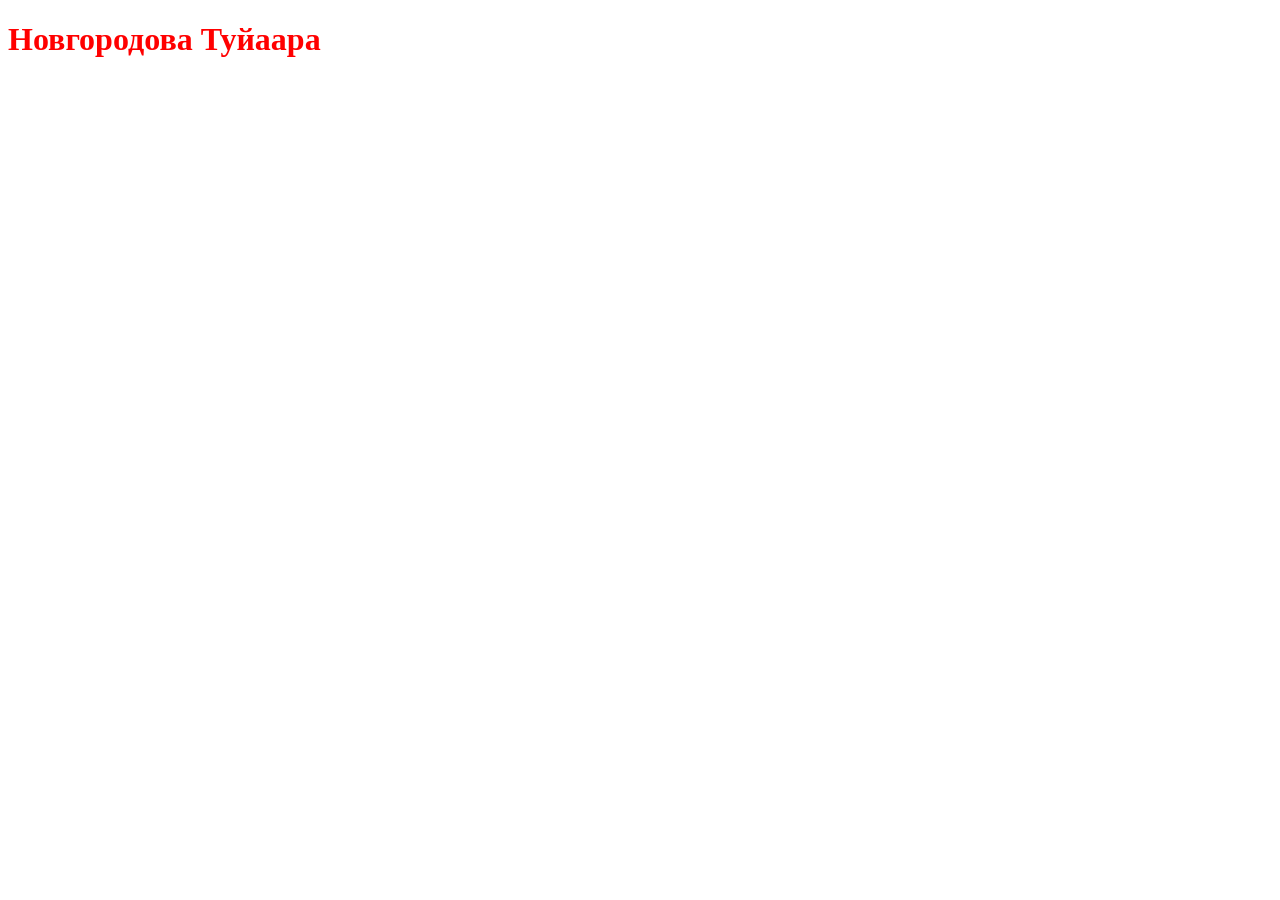
==== index.html @ 3d6fddab "feat: add readme link" ====
<!DOCTYPE html>
<html lang="en">

<head>
    <meta charset="UTF-8">
    <meta name="viewport" content="width=device-width, initial-scale=1.0">
    <title>CV turaacha</title>
    <link rel="stylesheet" href="./style.css" />
</head>

<body>
    <h1>Новгородова Туйаара</h1>
</body>

</html>
---- style.css ----
h1 {
    font-family: 'Times New Roman', Times, serif;
    color: red;
}
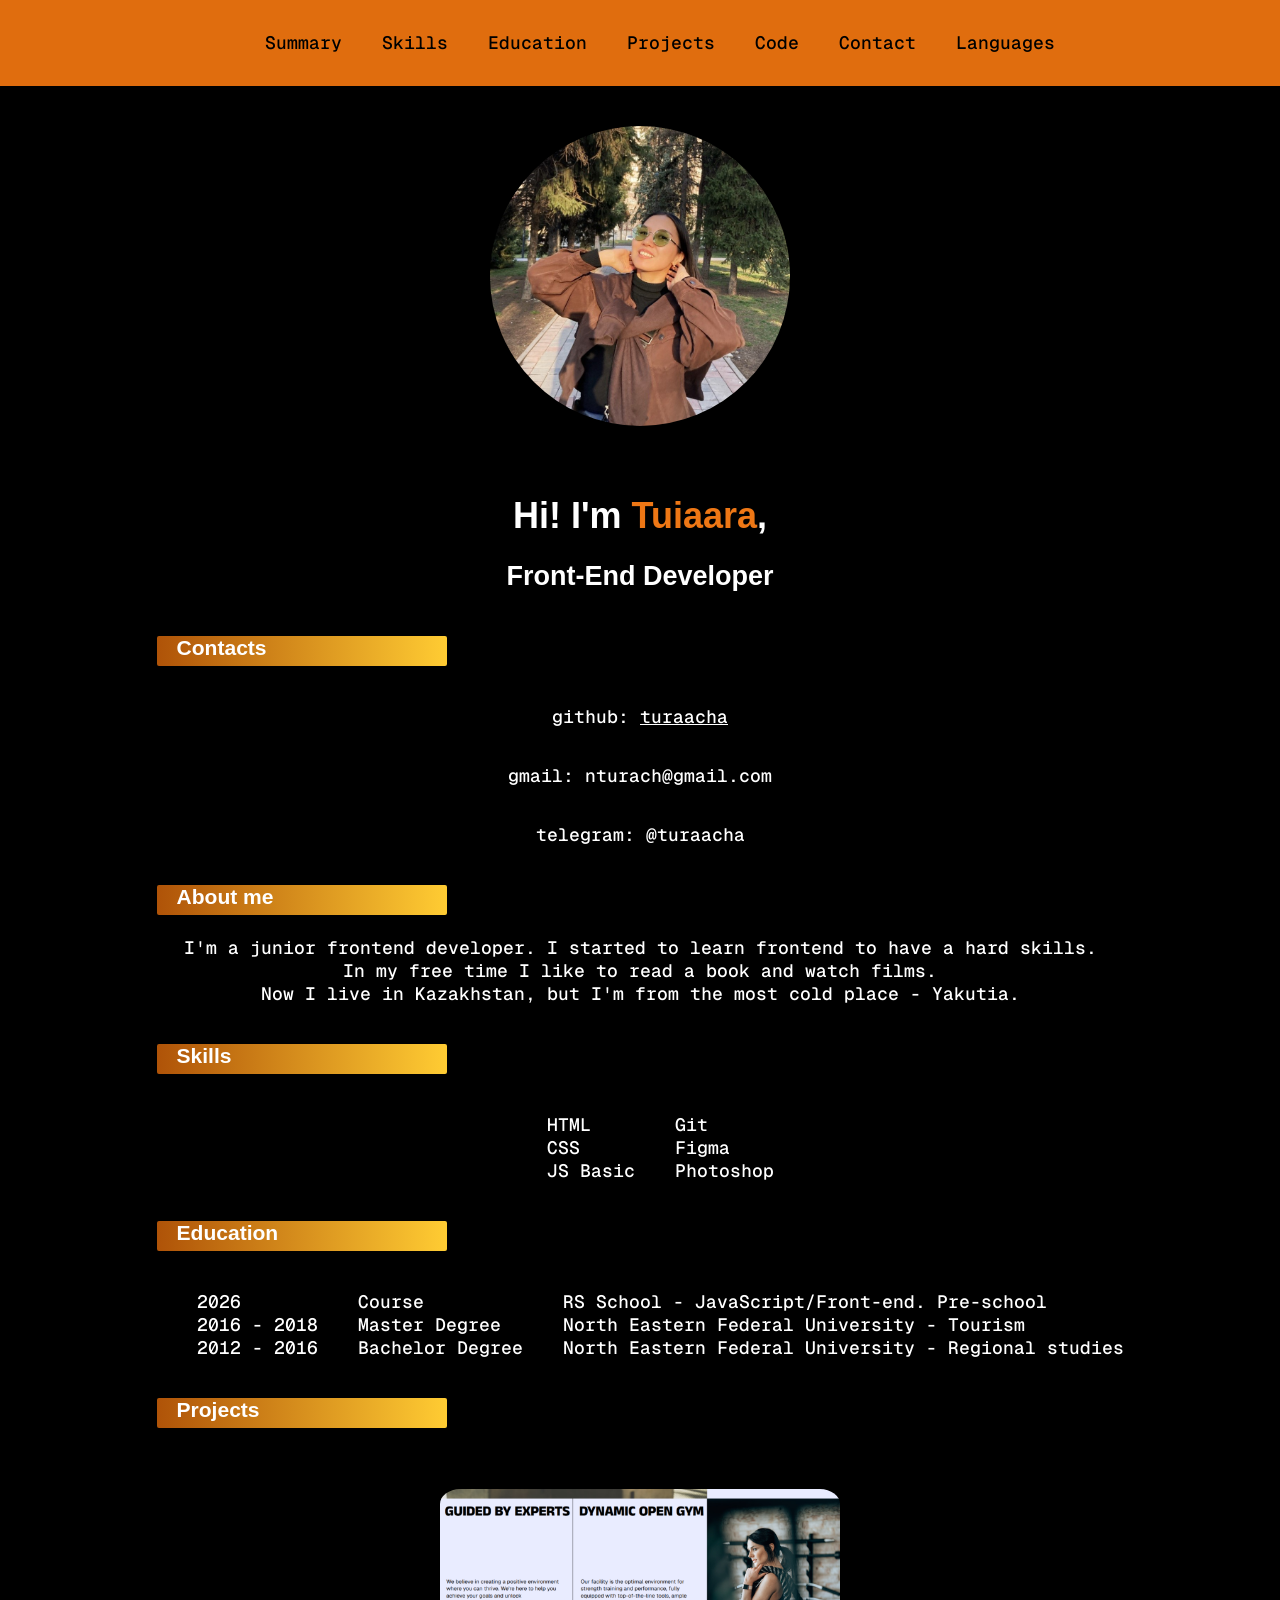
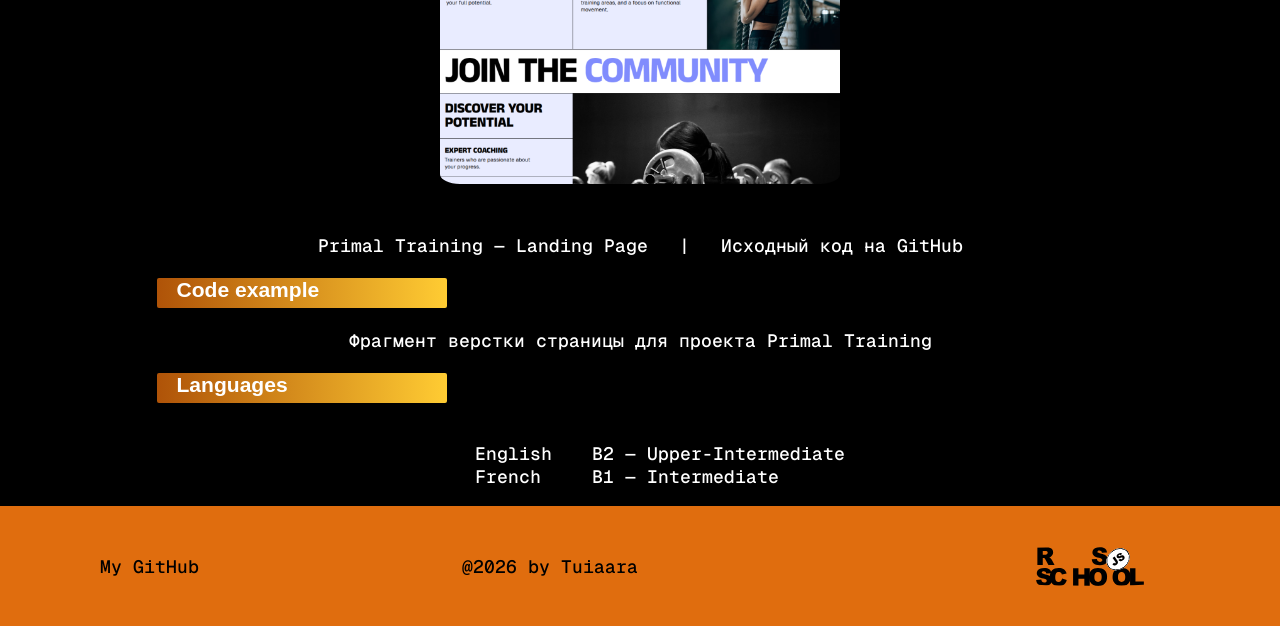
==== commit b1aff91d: "fix: fix headings" ====
--- a/index.html
+++ b/index.html
@@ -4,12 +4,135 @@
 <head>
     <meta charset="UTF-8">
     <meta name="viewport" content="width=device-width, initial-scale=1.0">
-    <title>CV turaacha</title>
-    <link rel="stylesheet" href="./style.css" />
+    <title>CV</title>
+    <link rel="stylesheet" href="./style.css">
+    <link rel="icon" href="./assets/svg/sticky-notes_7190893.ico">
+    <link rel="preconnect" href="https://fonts.googleapis.com">
+    <link rel="preconnect" href="https://fonts.gstatic.com" crossorigin>
+    <link
+        href="https://fonts.googleapis.com/css2?family=Geist+Mono:wght@100..900&family=Instrument+Sans:ital,wght@0,400..700;1,400..700&display=swap"
+        rel="stylesheet">
 </head>
 
 <body>
-    <h1>Новгородова Туйаара</h1>
+    <header class="container">
+        <nav class="nav">
+            <ul class="nav-list">
+                <li class="nav-item"><a href="#summary" class="nav-link">Summary</a></li>
+                <li class="nav-item"><a href="#skills" class="nav-link">Skills</a></li>
+                <li class="nav-item"><a href="#education" class="nav-link">Education</a></li>
+                <li class="nav-item"><a href="#projects" class="nav-link">Projects</a></li>
+                <li class="nav-item"><a href="#code" class="nav-link">Code</a></li>
+                <li class="nav-item"><a href="#contact" class="nav-link">Contact</a></li>
+                <li class="nav-item"><a href="#languages" class="nav-link">Languages</a></li>
+            </ul>
+        </nav>
+    </header>
+    <main class="container">
+        <div class="avatar">
+            <img src="./assets/img/ava.jpg" alt="Avatar">
+        </div>
+        <div class="name_info">
+            <h1>Hi! I'm <span class="name-highlight">Tuiaara</span>,</h1>
+            <h2>Front-End Developer</h2>
+        </div>
+        <section id="contact">
+            <h3>Contacts</h3>
+            <div class="contacts">
+                <p>github: <a href="https://github.com/turaacha" class="github_link">turaacha</a></p>
+                <p>gmail: nturach@gmail.com</p>
+                <p>telegram: @turaacha</p>
+            </div>
+        </section>
+
+        <section id="summary">
+            <h3>About me</h3>
+            <p>I'm a junior frontend developer. I started to learn frontend to have a hard skills.<br>
+                In my free time I like to read a book and watch films. <br>
+                Now I live in Kazakhstan, but I'm from the most cold place - Yakutia. </p>
+        </section>
+
+        <section id="skills">
+            <h3>Skills</h3>
+            <div class="skills">
+                <ul>
+                    <li>HTML</li>
+                    <li>CSS</li>
+                    <li>JS Basic</li>
+                </ul>
+                <ul>
+                    <li>Git</li>
+                    <li>Figma</li>
+                    <li>Photoshop</li>
+                </ul>
+            </div>
+        </section>
+
+        <section id="education">
+            <h3>Education</h3>
+            <div class="education_year">
+                <ul>
+                    <li>2026</li>
+                    <li>2016 - 2018</li>
+                    <li>2012 - 2016</li>
+                </ul>
+                <ul>
+                    <li>Course</li>
+                    <li>Master Degree</li>
+                    <li>Bachelor Degree</li>
+                </ul>
+                <ul>
+                    <li>RS School - JavaScript/Front-end. Pre-school</li>
+                    <li>North Eastern Federal University - Tourism</li>
+                    <li>North Eastern Federal University - Regional studies</li>
+                </ul>
+            </div>
+        </section>
+
+        <section id="projects">
+            <h3>Projects</h3>
+            <div class="project-item">
+                <img src="./assets/img/project_skrin.png" class="project_img" alt="project_skrin">
+                <div class="projectLinks">
+                    <a href="https://turaacha.github.io/fitness-landing-page/" target="_blank"
+                        class="project_links">Primal Training — Landing Page</a> |
+                    <a href="https://github.com/turaacha/fitness-landing-page" target="_blank"
+                        class="project_links">Исходный код на GitHub</a>
+                </div>
+            </div>
+        </section>
+
+        <section id="code">
+            <div class="codeLink">
+                <h3>Code example</h3>
+                <a href="https://github.com/turaacha/fitness-landing-page/blob/6c8a052a8a9ae98171e0ec7ed8324a8df6fcc1d8/index.html#L106-L148"
+                    target="_blank" class="code_link">Фрагмент верстки страницы для проекта Primal Training</a>
+            </div>
+        </section>
+
+        <section id="languages">
+            <h3>Languages</h3>
+            <div class="languages">
+                <ul>
+                    <li>English</li>
+                    <li>French</li>
+                </ul>
+                <ul>
+                    <li>B2 — Upper-Intermediate</li>
+                    <li>B1 — Intermediate</li>
+                </ul>
+            </div>
+        </section>
+
+    </main>
+    <footer class="container" id="footer">
+        <div class="footer_text">
+            <p><a href="https://github.com/turaacha" class="github_link">My GitHub</a></p>
+            <p>@2026 by Tuiaara</p>
+            <a href="https://rs.school/ru/courses/javascript" class="image_link"><img
+                    src="./assets/svg/rs-school-logo.svg" id="rs_img" alt="rs-school-logo"></a>
+        </div>
+    </footer>
 </body>
 
 </html>
--- a/style.css
+++ b/style.css
@@ -1,4 +1,224 @@
-h1 {
-    font-family: 'Times New Roman', Times, serif;
-    color: red;
+* {
+    box-sizing: border-box;
+}
+
+@media (max-width: 768px) {
+    .section {
+        width: 100%;
+    }
+}
+
+.container {
+    max-width: 1440px;
+    margin: 0 auto;
+}
+
+html {
+    scroll-behavior: smooth;
+}
+
+body {
+    font-family: "Geist Mono", monospace;
+    font-weight: 500;
+    font-size: 18px;
+    display: flex;
+    flex-direction: column;
+    justify-content: space-between;
+    background-color: black;
+    color: white;
+    margin: 0;
+}
+
+/*Header*/
+
+header {
+    background-color: #e06d0e;
+    width: 100%;
+
+}
+
+.nav-list {
+    list-style: none;
+    display: flex;
+    flex-direction: row;
+    justify-content: center;
+    font-size: 18px;
+}
+
+.nav-list a {
+    color: black;
+    text-decoration: none;
+    transition: color 0.5s;
+}
+
+.nav-list a:hover {
+    color: white;
+}
+
+.nav-link {
+    padding: 0 20px;
+    line-height: 50px;
+    transition: 0.3s;
+}
+
+
+/*Main*/
+
+main {
+    display: flex;
+    flex-direction: column;
+    justify-content: center;
+    text-align: center;
+}
+
+h1,
+h2,
+h3 {
+    font-family: "Anek Tamil", sans-serif;
+    font-weight: 800;
+}
+
+.name-highlight {
+    color: #ee7715;
+}
+
+
+h3 {
+    text-align: left;
+    width: 30%;
+    height: 30px;
+    background: linear-gradient(90deg, #af5308, #ffcc33);
+    border-radius: 2px;
+    padding-left: 20px;
+}
+
+li {
+    list-style-type: none;
+}
+
+img {
+    margin: 40px;
+    width: 300px;
+    height: 300px;
+    border-radius: 50%;
+    border-color: white;
+
+}
+
+.contacts {
+    display: flex;
+    flex-direction: column;
+    justify-content: center;
+}
+
+
+.skills {
+    display: flex;
+    flex-direction: row;
+    justify-content: center;
+    text-align: left;
+}
+
+
+.education_year {
+    display: flex;
+    flex-direction: row;
+    justify-content: center;
+    text-align: left;
+
+}
+
+.project_img {
+    width: 400px;
+    height: 300px;
+    border-radius: 5%;
+    padding-bottom: 5px;
+}
+
+
+.project_links {
+    font-size: 18px;
+    padding: 20px;
+
+}
+
+.projectLinks a {
+    color: white;
+    text-decoration: none;
+    transition: color 0.5s;
+}
+
+.projectLinks a:hover {
+    color: #ee7715;
+}
+
+.code_link {
+
+    font-size: 18px;
+}
+
+.codeLink a {
+    color: white;
+    text-decoration: none;
+    transition: color 0.5s;
+}
+
+.codeLink a:hover {
+    color: #ee7715;
+}
+
+.languages {
+    display: flex;
+    flex-direction: row;
+    justify-content: center;
+    text-align: left;
+}
+
+
+/*footer*/
+
+#footer {
+    background-color: #e06d0e;
+    width: 100%;
+    color: black;
+}
+
+.footer_text {
+    display: flex;
+    flex-direction: row;
+    flex-wrap: nowrap;
+    justify-content: space-between;
+    align-items: center;
+    padding-left: 100px;
+
+}
+
+.github_link {
+    color: white;
+}
+
+.footer_text a {
+    color: black;
+    text-decoration: none;
+    transition: color 0.5s;
+}
+
+.footer_text a:hover {
+    color: white;
+}
+
+
+#rs_img {
+    height: 40px;
+    vertical-align: middle;
+}
+
+.image_link img {
+    transition: transform 0.3s ease-in-out;
+    display: block;
+    max-width: 100%;
+}
+
+.image_link img:hover {
+    transform: scale(1.5);
 }
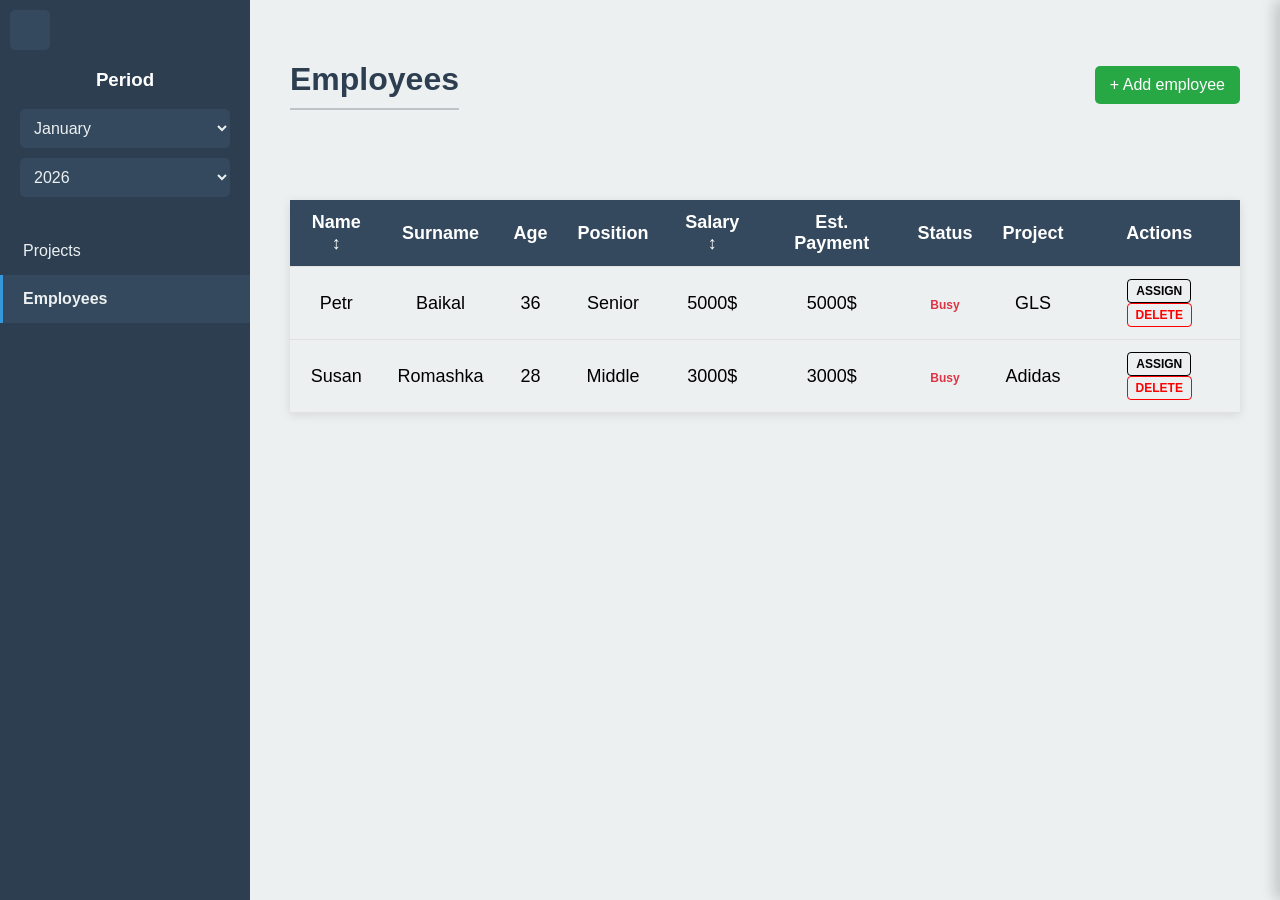
==== commit a73d621e: "Dashboard" ====
--- a/index.html
+++ b/index.html
@@ -4,135 +4,201 @@
 <head>
     <meta charset="UTF-8">
     <meta name="viewport" content="width=device-width, initial-scale=1.0">
-    <title>CV</title>
+    <title>Dashboard</title>
     <link rel="stylesheet" href="./style.css">
-    <link rel="icon" href="./assets/svg/sticky-notes_7190893.ico">
-    <link rel="preconnect" href="https://fonts.googleapis.com">
-    <link rel="preconnect" href="https://fonts.gstatic.com" crossorigin>
-    <link
-        href="https://fonts.googleapis.com/css2?family=Geist+Mono:wght@100..900&family=Instrument+Sans:ital,wght@0,400..700;1,400..700&display=swap"
-        rel="stylesheet">
 </head>
 
 <body>
-    <header class="container">
-        <nav class="nav">
-            <ul class="nav-list">
-                <li class="nav-item"><a href="#summary" class="nav-link">Summary</a></li>
-                <li class="nav-item"><a href="#skills" class="nav-link">Skills</a></li>
-                <li class="nav-item"><a href="#education" class="nav-link">Education</a></li>
-                <li class="nav-item"><a href="#projects" class="nav-link">Projects</a></li>
-                <li class="nav-item"><a href="#code" class="nav-link">Code</a></li>
-                <li class="nav-item"><a href="#contact" class="nav-link">Contact</a></li>
-                <li class="nav-item"><a href="#languages" class="nav-link">Languages</a></li>
-            </ul>
+
+    <button class="burger-menu" id="burger-toggle"></button>
+
+    <aside class="sidebar">
+        <div class="selector">
+            <h3>Period</h3>
+            <select name="month" id="month" class="month-selector">
+                <option value="0">January</option>
+                <option value="1">February</option>
+                <option value="2">March</option>
+                <option value="3">April</option>
+                <option value="4">May</option>
+                <option value="5">June</option>
+                <option value="6">July</option>
+                <option value="7">August</option>
+                <option value="8">September</option>
+                <option value="9">October</option>
+                <option value="10">November</option>
+                <option value="11">December</option>
+            </select>
+            <select name="year" id="year" class="year-selector">
+                <option value="2025">2025</option>
+                <option value="2026" selected>2026</option>
+                <option value="2027">2027</option>
+            </select>
+        </div>
+        <nav class="projects_emplyees">
+            <a href="#" id="nav-projects" class="elements">Projects</a>
+            <a href="#" id="nav-employees" class="elements active">Employees</a>
         </nav>
-    </header>
-    <main class="container">
-        <div class="avatar">
-            <img src="./assets/img/ava.jpg" alt="Avatar">
-        </div>
-        <div class="name_info">
-            <h1>Hi! I'm <span class="name-highlight">Tuiaara</span>,</h1>
-            <h2>Front-End Developer</h2>
-        </div>
-        <section id="contact">
-            <h3>Contacts</h3>
-            <div class="contacts">
-                <p>github: <a href="https://github.com/turaacha" class="github_link">turaacha</a></p>
-                <p>gmail: nturach@gmail.com</p>
-                <p>telegram: @turaacha</p>
-            </div>
-        </section>
-
-        <section id="summary">
-            <h3>About me</h3>
-            <p>I'm a junior frontend developer. I started to learn frontend to have a hard skills.<br>
-                In my free time I like to read a book and watch films. <br>
-                Now I live in Kazakhstan, but I'm from the most cold place - Yakutia. </p>
-        </section>
-
-        <section id="skills">
-            <h3>Skills</h3>
-            <div class="skills">
-                <ul>
-                    <li>HTML</li>
-                    <li>CSS</li>
-                    <li>JS Basic</li>
-                </ul>
-                <ul>
-                    <li>Git</li>
-                    <li>Figma</li>
-                    <li>Photoshop</li>
-                </ul>
-            </div>
-        </section>
-
-        <section id="education">
-            <h3>Education</h3>
-            <div class="education_year">
-                <ul>
-                    <li>2026</li>
-                    <li>2016 - 2018</li>
-                    <li>2012 - 2016</li>
-                </ul>
-                <ul>
-                    <li>Course</li>
-                    <li>Master Degree</li>
-                    <li>Bachelor Degree</li>
-                </ul>
-                <ul>
-                    <li>RS School - JavaScript/Front-end. Pre-school</li>
-                    <li>North Eastern Federal University - Tourism</li>
-                    <li>North Eastern Federal University - Regional studies</li>
-                </ul>
-            </div>
-        </section>
-
-        <section id="projects">
-            <h3>Projects</h3>
-            <div class="project-item">
-                <img src="./assets/img/project_skrin.png" class="project_img" alt="project_skrin">
-                <div class="projectLinks">
-                    <a href="https://turaacha.github.io/fitness-landing-page/" target="_blank"
-                        class="project_links">Primal Training — Landing Page</a> |
-                    <a href="https://github.com/turaacha/fitness-landing-page" target="_blank"
-                        class="project_links">Исходный код на GitHub</a>
-                </div>
-            </div>
-        </section>
-
-        <section id="code">
-            <div class="codeLink">
-                <h3>Code example</h3>
-                <a href="https://github.com/turaacha/fitness-landing-page/blob/6c8a052a8a9ae98171e0ec7ed8324a8df6fcc1d8/index.html#L106-L148"
-                    target="_blank" class="code_link">Фрагмент верстки страницы для проекта Primal Training</a>
-            </div>
-        </section>
-
-        <section id="languages">
-            <h3>Languages</h3>
-            <div class="languages">
-                <ul>
-                    <li>English</li>
-                    <li>French</li>
-                </ul>
-                <ul>
-                    <li>B2 — Upper-Intermediate</li>
-                    <li>B1 — Intermediate</li>
-                </ul>
-            </div>
-        </section>
-
-    </main>
-    <footer class="container" id="footer">
-        <div class="footer_text">
-            <p><a href="https://github.com/turaacha" class="github_link">My GitHub</a></p>
-            <p>@2026 by Tuiaara</p>
-            <a href="https://rs.school/ru/courses/javascript" class="image_link"><img
-                    src="./assets/svg/rs-school-logo.svg" id="rs_img" alt="rs-school-logo"></a>
-        </div>
-    </footer>
+    </aside>
+
+    <div class="main-content">
+
+        <div class="employees-content" id="employees-section">
+            <div class="content">
+                <h1>Employees</h1>
+                <div style="display: flex; gap: 10px;">
+                    <button class="button-employees" onclick="openEmployeeSidebar()">+ Add employee</button>
+                </div>
+            </div>
+
+            <table class="employees-table">
+                <thead>
+                    <tr>
+                        <th class="filter" onclick="sortData('alpha')" style="cursor:pointer">Name ↕</th>
+                        <th class="filter">Surname</th>
+                        <th class="filter">Age</th>
+                        <th class="filter">Position</th>
+                        <th class="filter" onclick="sortData('salary')" style="cursor:pointer">Salary ↕</th>
+                        <th class="filter">Est. Payment</th>
+                        <th class="filter">Status</th>
+                        <th class="filter">Project</th>
+                        <th class="filter">Actions</th>
+                    </tr>
+                </thead>
+                <tbody id="employees-list-body"></tbody>
+            </table>
+        </div>
+
+
+        <div class="project-content hidden" id="projects-section">
+            <div class="content">
+                <h1>Projects</h1>
+                <div class="add-button-projects">
+                    <button class="button-projects" onclick="openProjectSidebar()">+ Add project</button>
+                    <button class="button-projects" onclick="openSeedModal()">Seed Data</button>
+                </div>
+            </div>
+            <table class="projects-table">
+                <thead>
+                    <tr>
+                        <th class="filter" onclick="sortProjects('company')" style="cursor:pointer">Company Name ↕</th>
+                        <th class="filter">Project Name</th>
+                        <th class="filter" onclick="sortProjects('budget')" style="cursor:pointer">Budget ↕</th>
+                        <th class="filter">Capacity</th>
+                        <th class="filter">Employees</th>
+                        <th class="filter">Total Salaries</th>
+                        <th class="filter">Actions</th>
+                    </tr>
+                </thead>
+                <tbody id="projects-list-body"></tbody>
+            </table>
+        </div>
+
+
+        <div id="overlay" class="overlay"></div>
+
+
+        <div id="add-employee-sidebar" class="right-sidebar">
+            <div class="right-sidebar-header">
+                <h2>Add New Employee</h2>
+                <button id="close-employee-sidebar" class="close-btn" onclick="closeAllSidebars()">&times;</button>
+            </div>
+            <form id="add-employee-form" class="sidebar-form">
+                <label>Name</label>
+                <input type="text" name="name" required placeholder="Enter Name">
+
+                <label>Surname</label>
+                <input type="text" name="surname" required placeholder="Enter Surname">
+
+                <label>Date of Birth</label>
+                <input type="date" name="birthday" required>
+
+                <label>Position</label>
+                <input type="text" name="position" required placeholder="Job title">
+
+                <label>Salary</label>
+                <input type="number" name="salary" required placeholder="Salary in $">
+
+                <label>Initial Project (Optional)</label>
+                <select name="project">
+
+                </select>
+
+                <button type="submit" class="save-btn">Save Employee</button>
+            </form>
+        </div>
+
+        <div id="add-project-sidebar" class="right-sidebar">
+            <div class="right-sidebar-header">
+                <h2>Add New Project</h2>
+                <button id="close-project-sidebar" class="close-btn" onclick="closeAllSidebars()">&times;</button>
+            </div>
+            <form id="add-project-form" class="sidebar-form">
+                <label>Project Name</label>
+                <input type="text" name="projectName" required placeholder="e.g. iOS Redesign">
+
+                <label>Company Name</label>
+                <input type="text" name="company" required placeholder="e.g. Apple">
+
+                <label>Budget</label>
+                <input type="number" name="budget" required placeholder="Total budget">
+
+                <label>Employee Capacity</label>
+                <input type="number" name="capacity" required placeholder="Max employees">
+
+                <button type="submit" class="save-btn">Save Project</button>
+            </form>
+        </div>
+
+
+        <div id="assign-modal" class="modal-overlay">
+            <div class="modal-content">
+                <h4>Assign Employee to Project</h4>
+                <p id="assign-employee-name" style="font-weight: bold; margin-bottom: 15px; color: #555;"></p>
+
+                <label for="modal-project-select">Choose Project:</label>
+                <select id="modal-project-select">
+
+                </select>
+
+                <div class="modal-buttons">
+                    <button class="btn-cancel" onclick="closeAssignModal()">Cancel</button>
+                    <button class="btn-confirm" onclick="confirmAssignment()">Save</button>
+                </div>
+            </div>
+        </div>
+
+
+        <div id="seed-modal" class="modal-overlay">
+            <div class="modal-content seed-modal-content">
+                <div class="modal-header">
+                    <h4>Seed Data from Month</h4>
+                    <button class="close-btn" onclick="closeSeedModal()">&times;</button>
+                </div>
+                <p>Select a month to copy its data to the current month (<span id="target-month-name"></span>):</p>
+
+                <div class="table-wrapper">
+                    <table class="seed-table">
+                        <thead>
+                            <tr>
+                                <th>Year</th>
+                                <th>Month</th>
+                                <th>Projects</th>
+                                <th>Employees</th>
+                                <th>Total Est. Income</th>
+                                <th>Action</th>
+                            </tr>
+                        </thead>
+                        <tbody id="seed-table-body">
+
+                        </tbody>
+                    </table>
+                </div>
+            </div>
+        </div>
+    </div>
+
+    <script src="./script.js"></script>
 </body>
 
 </html>
--- a/style.css
+++ b/style.css
@@ -2,223 +2,471 @@
     box-sizing: border-box;
 }
 
-@media (max-width: 768px) {
-    .section {
-        width: 100%;
-    }
-}
-
-.container {
-    max-width: 1440px;
-    margin: 0 auto;
-}
 
 html {
     scroll-behavior: smooth;
 }
 
 body {
-    font-family: "Geist Mono", monospace;
-    font-weight: 500;
+    display: flex;
+    margin: 0;
+    overflow: hidden;
+    height: 100vh;
+    font-family: Segoe UI, Tahoma, Geneva, Verdana, sans-serif;
+    background-color: #ecf0f1;
+
+}
+
+
+.burger-menu {
+    position: fixed;
+    left: 10px;
+    top: 10px;
+    z-index: 100;
+    width: 40px;
+    height: 40px;
+    background: #34495e;
+    border: none;
+    cursor: pointer;
+    border-radius: 5px;
+}
+
+
+.sidebar {
+    width: 250px;
+    min-width: 250px;
+    background-color: #2c3e50;
+    transition: all 0.3s ease;
+    overflow: hidden;
+    display: flex;
+    flex-direction: column;
+    color: white;
+}
+
+.sidebar.collapsed {
+    width: 0;
+    min-width: 0;
+    opacity: 0;
+}
+
+.main-content {
+    flex-grow: 1;
+    background-color: #ecf0f1;
+    padding: 40px;
+    overflow-y: auto;
+    transition: 0.3s;
+
+}
+
+
+.sidebar.collapsed+.main-content {
+    margin-left: 0;
+}
+
+.selector {
+    display: flex;
+    flex-direction: column;
+    text-align: center;
+    align-items: center;
+    padding-top: 50px;
+}
+
+
+.month-selector,
+.year-selector {
+    width: 210px;
+    padding: 10px;
+    margin-bottom: 10px;
+    border: none;
+    border-radius: 5px;
+    background-color: #34495e;
+    color: #ecf0f1;
+    font-size: 1em;
+    cursor: pointer;
+    transition: background-color .2s ease;
+}
+
+.projects_emplyees {
+    display: flex;
+    flex-direction: column;
+    justify-content: left;
+    margin-top: 20px;
+}
+
+.elements {
+    padding: 15px 20px;
+    text-decoration: none;
+    color: #ecf0f1;
+    transition: background-color .2s ease;
+    border-left: 3px solid transparent;
+}
+
+
+.elements.active {
+    background-color: #34495e;
+    border-left-color: #3498db;
+    font-weight: 700;
+}
+
+.hidden {
+    display: none !important;
+}
+
+
+.main-content {
+    display: flex;
+    flex-direction: column;
+    justify-content: left;
+    padding: 40px;
+}
+
+.employees-content {
+    display: block;
+    unicode-bidi: isolate;
+}
+
+.main-content h1 {
+    color: #2c3e50;
+    border-bottom: 2px solid #bdc3c7;
+    padding-bottom: 10px;
+    margin-bottom: 20px;
+}
+
+.button-employees {
+    background-color: #28a745;
+    color: #fff;
+    border: none;
+    padding: 10px 15px;
+    border-radius: 5px;
+    cursor: pointer;
+    font-size: 1em;
+    transition: background-color .2s ease;
+}
+
+table {
+    width: 100%;
+    height: 50px;
+    border-collapse: collapse;
+    margin-top: 70px;
+    box-shadow: 0 2px 10px #0000001a;
     font-size: 18px;
-    display: flex;
-    flex-direction: column;
+}
+
+thead {
+    background-color: #34495e;
+    color: #fff;
+
+}
+
+tr {
+    text-align: center;
+}
+
+
+table td,
+table th {
+    padding: 12px 15px;
+    text-align: center;
+    border-bottom: 1px solid #e1e1e1;
+}
+
+tbody tr {
+    transition: background-color 0.3s ease;
+    cursor: pointer;
+}
+
+
+tbody tr:hover {
+    background-color: rgba(0, 123, 255, 0.1);
+}
+
+.content {
+    display: flex;
     justify-content: space-between;
-    background-color: black;
-    color: white;
-    margin: 0;
-}
-
-/*Header*/
-
-header {
-    background-color: #e06d0e;
+    align-items: center;
+    margin-bottom: 20px;
+}
+
+.add-button-projects {
+    display: block;
+    unicode-bidi: isolate;
+}
+
+
+.button-projects {
+    background-color: #28a745;
+    color: #fff;
+    border: none;
+    padding: 10px 15px;
+    border-radius: 5px;
+    cursor: pointer;
+    font-size: 1em;
+    transition: background-color .2s ease;
+}
+
+
+th.filter:hover {
+    background-color: #44607a;
+    /* Чуть светлее при наведении */
+    color: #1abc9c;
+}
+
+
+
+
+/* Правый сайдбар */
+.right-sidebar {
+    position: fixed;
+    top: 0;
+    right: -400px;
+
+    width: 400px;
+    height: 100vh;
+    background-color: white;
+    box-shadow: -5px 0 15px rgba(0, 0, 0, 0.1);
+    z-index: 1001;
+    transition: right 0.3s ease;
+
+    padding: 25px;
+    display: flex;
+    flex-direction: column;
+}
+
+.right-sidebar.active {
+    right: 0;
+
+}
+
+
+.overlay {
+    position: fixed;
+    top: 0;
+    left: 0;
     width: 100%;
-
-}
-
-.nav-list {
-    list-style: none;
-    display: flex;
-    flex-direction: row;
+    height: 100%;
+    background: rgba(0, 0, 0, 0.5);
+    display: none;
+    z-index: 1000;
+}
+
+.overlay.active {
+    display: block;
+}
+
+
+.right-sidebar-header {
+    display: flex;
+    justify-content: space-between;
+    align-items: center;
+    border-bottom: 1px solid #eee;
+    padding-bottom: 15px;
+    margin-bottom: 20px;
+}
+
+.sidebar-form {
+    display: flex;
+    flex-direction: column;
+    gap: 15px;
+}
+
+.sidebar-form input {
+    padding: 10px;
+    border: 1px solid #ddd;
+    border-radius: 5px;
+}
+
+.save-btn {
+    background-color: #28a745;
+    color: white;
+    border: none;
+    padding: 12px;
+    border-radius: 5px;
+    cursor: pointer;
+    font-weight: bold;
+    margin-top: 10px;
+}
+
+.close-btn {
+    background: none;
+    border: none;
+    font-size: 24px;
+    cursor: pointer;
+}
+
+
+/*actions*/
+
+.actions-cell {
+    display: flex;
+    gap: 8px;
+    align-items: center;
+}
+
+
+.btn-text {
+    background: none;
+    border: 1px solid currentColor;
+    padding: 4px 8px;
+    font-size: 12px;
+    font-weight: 600;
+    text-transform: uppercase;
+    cursor: pointer;
+    border-radius: 4px;
+    transition: background 0.2s, color 0.2s;
+}
+
+
+.btn-assign-text {
+    color: #007bff;
+    background-color: rgba(0, 123, 255, 0.1);
+}
+
+.btn-assign-text:hover {
+    background-color: #007bff;
+    color: white;
+}
+
+.btn-delete-text {
+    color: #dc3545;
+    background-color: rgba(220, 53, 69, 0.1);
+}
+
+.btn-delete-text:hover {
+    background-color: #dc3545;
+    color: white;
+}
+
+
+.status-text {
+    font-size: 12px;
+    font-weight: bold;
+    text-transform: capitalize;
+}
+
+.text-online {
+    color: #28a745;
+}
+
+.text-offline {
+    color: #dc3545;
+}
+
+
+
+/*модальное окно*/
+
+.modal-overlay {
+    display: none;
+    position: fixed;
+    top: 0;
+    left: 0;
+    width: 100%;
+    height: 100%;
+    background: rgba(0, 0, 0, 0.5);
+    z-index: 2000;
     justify-content: center;
-    font-size: 18px;
-}
-
-.nav-list a {
-    color: black;
-    text-decoration: none;
-    transition: color 0.5s;
-}
-
-.nav-list a:hover {
-    color: white;
-}
-
-.nav-link {
-    padding: 0 20px;
-    line-height: 50px;
-    transition: 0.3s;
-}
-
-
-/*Main*/
-
-main {
-    display: flex;
-    flex-direction: column;
-    justify-content: center;
-    text-align: center;
-}
-
-h1,
-h2,
-h3 {
-    font-family: "Anek Tamil", sans-serif;
-    font-weight: 800;
-}
-
-.name-highlight {
-    color: #ee7715;
-}
-
-
-h3 {
+    align-items: center;
+}
+
+.modal-overlay.active {
+    display: flex;
+}
+
+.modal-content {
+    background: white;
+    padding: 25px;
+    border-radius: 12px;
+    width: 320px;
+    box-shadow: 0 5px 15px rgba(0, 0, 0, 0.3);
+}
+
+.modal-content select {
+    width: 100%;
+    padding: 8px;
+    margin: 15px 0;
+}
+
+.modal-buttons {
+    display: flex;
+    justify-content: flex-end;
+    gap: 10px;
+}
+
+.btn-confirm {
+    background: #28a745;
+    color: white;
+    border: none;
+    padding: 8px 15px;
+    border-radius: 5px;
+    cursor: pointer;
+}
+
+.btn-cancel {
+    background: #eee;
+    border: none;
+    padding: 8px 15px;
+    border-radius: 5px;
+    cursor: pointer;
+}
+
+
+/*seed data*/
+
+.seed-modal-content {
+    width: 80% !important;
+    max-width: 800px;
+}
+
+.seed-table {
+    width: 100%;
+    border-collapse: collapse;
+    margin-top: 15px;
+}
+
+.seed-table th,
+.seed-table td {
+    padding: 10px;
+    border-bottom: 1px solid #eee;
     text-align: left;
-    width: 30%;
-    height: 30px;
-    background: linear-gradient(90deg, #af5308, #ffcc33);
-    border-radius: 2px;
-    padding-left: 20px;
-}
-
-li {
-    list-style-type: none;
-}
-
-img {
-    margin: 40px;
-    width: 300px;
-    height: 300px;
-    border-radius: 50%;
-    border-color: white;
-
-}
-
-.contacts {
-    display: flex;
-    flex-direction: column;
-    justify-content: center;
-}
-
-
-.skills {
-    display: flex;
-    flex-direction: row;
-    justify-content: center;
-    text-align: left;
-}
-
-
-.education_year {
-    display: flex;
-    flex-direction: row;
-    justify-content: center;
-    text-align: left;
-
-}
-
-.project_img {
-    width: 400px;
-    height: 300px;
-    border-radius: 5%;
-    padding-bottom: 5px;
-}
-
-
-.project_links {
-    font-size: 18px;
-    padding: 20px;
-
-}
-
-.projectLinks a {
-    color: white;
-    text-decoration: none;
-    transition: color 0.5s;
-}
-
-.projectLinks a:hover {
-    color: #ee7715;
-}
-
-.code_link {
-
-    font-size: 18px;
-}
-
-.codeLink a {
-    color: white;
-    text-decoration: none;
-    transition: color 0.5s;
-}
-
-.codeLink a:hover {
-    color: #ee7715;
-}
-
-.languages {
-    display: flex;
-    flex-direction: row;
-    justify-content: center;
-    text-align: left;
-}
-
-
-/*footer*/
-
-#footer {
-    background-color: #e06d0e;
-    width: 100%;
-    color: black;
-}
-
-.footer_text {
-    display: flex;
-    flex-direction: row;
-    flex-wrap: nowrap;
+}
+
+.btn-seed {
+    background: #007bff;
+    color: white;
+    border: none;
+    padding: 5px 10px;
+    border-radius: 4px;
+    cursor: pointer;
+}
+
+.btn-seed:hover {
+    background: #0056b3;
+}
+
+.modal-header {
+    display: flex;
     justify-content: space-between;
     align-items: center;
-    padding-left: 100px;
-
-}
-
-.github_link {
-    color: white;
-}
-
-.footer_text a {
-    color: black;
-    text-decoration: none;
-    transition: color 0.5s;
-}
-
-.footer_text a:hover {
-    color: white;
-}
-
-
-#rs_img {
-    height: 40px;
-    vertical-align: middle;
-}
-
-.image_link img {
-    transition: transform 0.3s ease-in-out;
-    display: block;
-    max-width: 100%;
-}
-
-.image_link img:hover {
-    transform: scale(1.5);
+    margin-bottom: 15px;
+}
+
+.close-btn {
+    background: none;
+    border: none;
+    font-size: 24px;
+    cursor: pointer;
+}
+
+.btn-seed-action {
+    background-color: #4A90E2;
+    color: white;
+    border: none;
+    padding: 6px 12px;
+    border-radius: 4px;
+    cursor: pointer;
+    font-weight: bold;
+}
+
+.btn-seed-action:hover {
+    background-color: #357ABD;
 }
